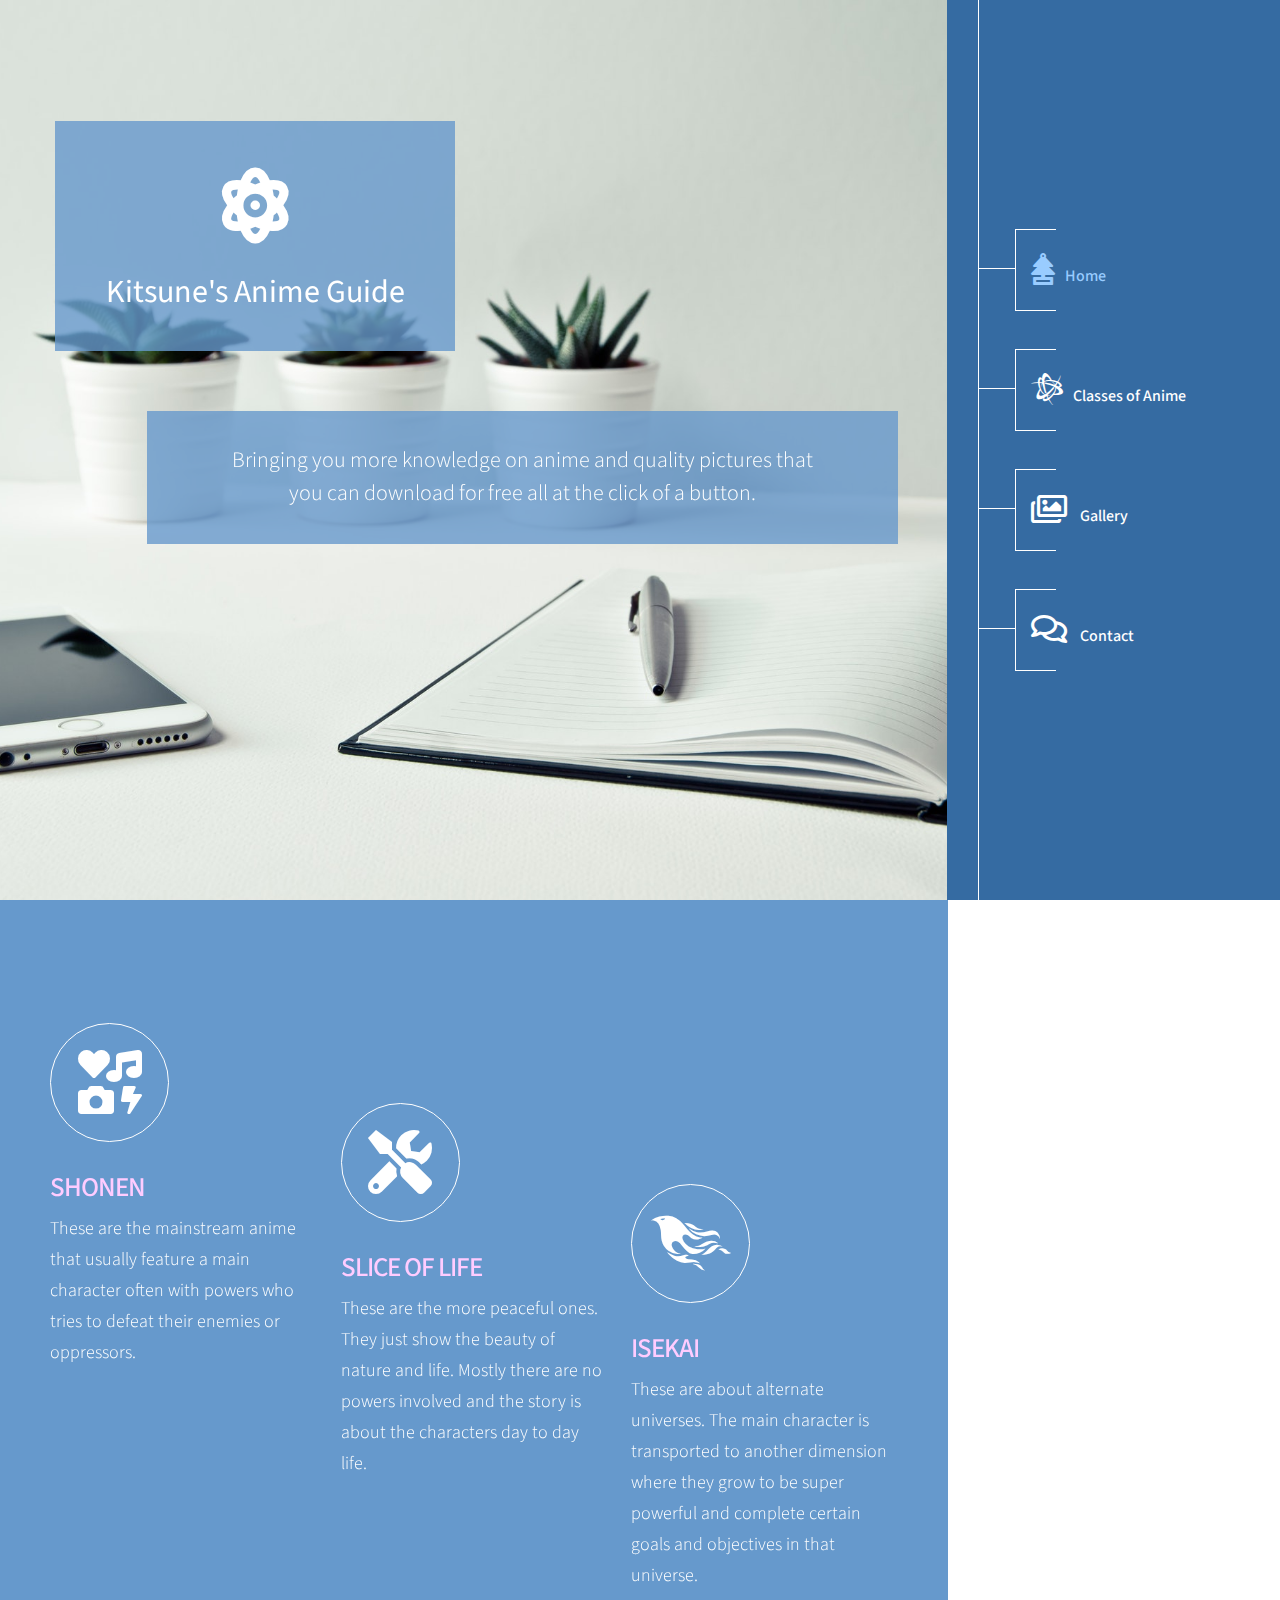
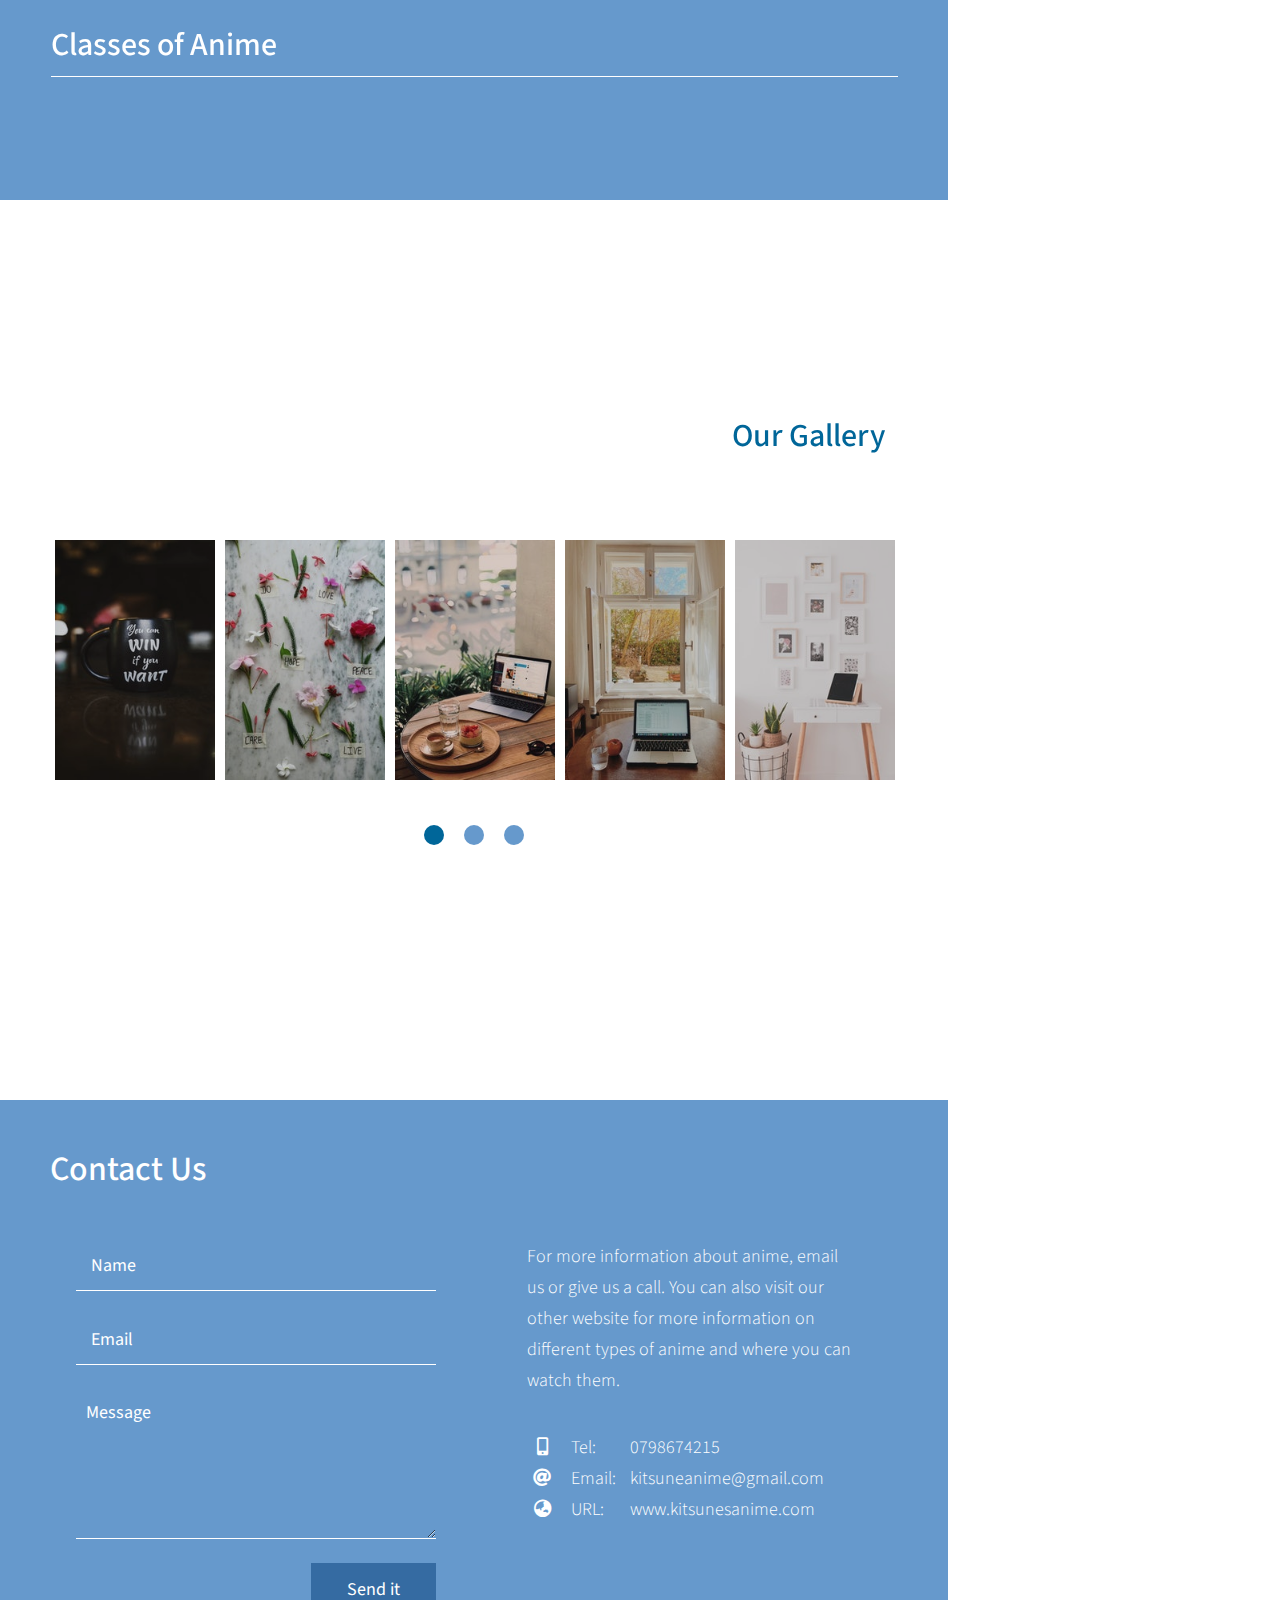
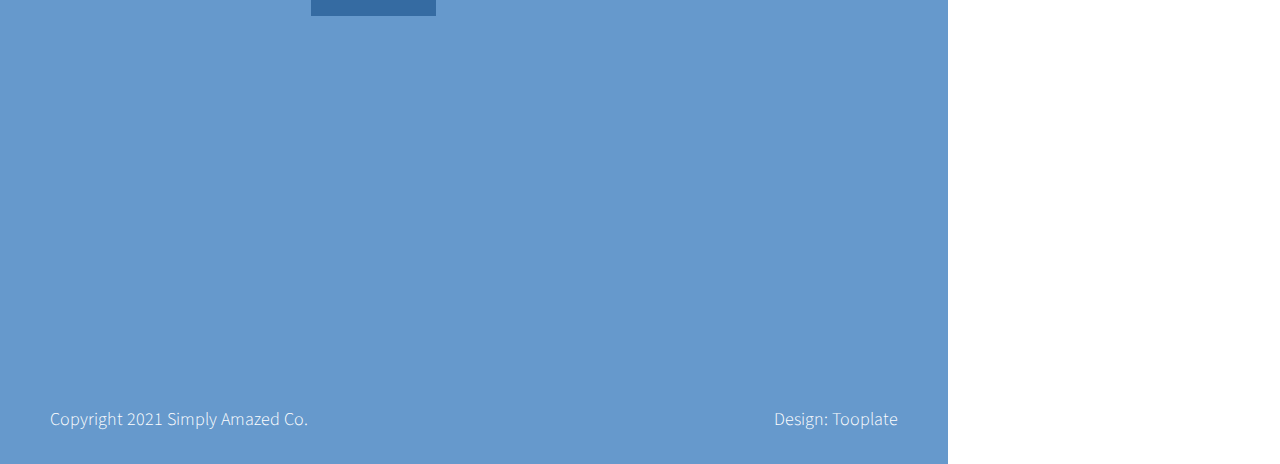
==== index.html @ 115f3293 "initial commit" ====
<!doctype html>
<html lang="en">
<head>
    <meta charset="utf-8" />
    <title>Anime Website</title>
    <meta name="viewport" content="width=device-width, initial-scale=1">
    <link rel="preconnect" href="https://fonts.gstatic.com">
    <link href="https://fonts.googleapis.com/css2?family=Source+Sans+Pro:wght@300;400&display=swap" rel="stylesheet">
    <link rel="stylesheet" href="css/bootstrap.min.css" type="text/css" />
    <link rel="stylesheet" href="fontawesome/css/all.min.css" type="text/css" /> 
    <link rel="stylesheet" href="css/slick.css" type="text/css" />   
    <link rel="stylesheet" href="css/tooplate-simply-amazed.css" type="text/css" />
<!--

Tooplate 2123 Simply Amazed

https://www.tooplate.com/view/2123-simply-amazed

-->
</head>

<body>
    <div id="outer">
        <header class="header order-last" id="tm-header">
            <nav class="navbar">
                <div class="collapse navbar-collapse single-page-nav">
                    <ul class="navbar-nav">
                        <li class="nav-item">
                            <a class="nav-link" href="#section-1"><span class="icn"><i class="fas fa-2x fa-air-freshener"></i></span>Home</a>
                        </li>
                        <li class="nav-item">
                            <a class="nav-link" href="#section-2"><span class="icn"><i class="fab fa-2x fa-battle-net"></i></span>Classes of Anime</a>
                        </li>
                        <li class="nav-item">
                            <a class="nav-link" href="#section-3"><span class="icn"><i class="far fa-2x fa-images"></i></span> Gallery</a>
                        </li>
                        <li class="nav-item">
                            <a class="nav-link" href="#section-4"><span class="icn"><i class="far fa-2x fa-comments"></i></span> Contact</a>
                        </li>
                    </ul>
                </div>
            </nav>
        </header>
        
        <button class="navbar-button collapsed" type="button">
            <span class="menu_icon">
                <span class="icon-bar"></span>
                <span class="icon-bar"></span>
                <span class="icon-bar"></span>
            </span>
        </button>
        
        <main id="content-box" class="order-first">
            <div class="banner-section section parallax-window" data-parallax="scroll" data-image-src="img/section-1-bg.jpg" id="section-1">
                <div class="container">
                    <div class="item">
                        <div class="bg-blue-transparent logo-fa"><span><i class="fas fa-2x fa-atom"></i></span>Kitsune's Anime Guide</div>
                        <div class="bg-blue-transparent simple"><p>Bringing you more knowledge on anime and quality pictures that you can download for free all at the click of a button.</p></div>
                    </div>
                </div>
            </div>
        
            <section class="work-section section" id="section-2">
                <div class="container">
                    <div class="row">
                        <div class="item col-md-4">
                            <div class="tm-work-item-inner">
                                <div class="icn"><i class="fas fa-2x fa-icons"></i></div>
                                <h3>Shonen</h3>
                                <p>These are the mainstream anime that usually feature a main character often with powers who tries to defeat their enemies or oppressors.
                                </p>
                            </div>                        
                        </div>
                        <div class="item col-md-4 one">
                            <div class="tm-work-item-inner">
                                <div class="icn"><i class="fas fa-2x fa-tools"></i></div>
                                <h3>Slice of Life</h3>
                                <p>These are the more peaceful ones. They just show the beauty of nature and life. Mostly there are no powers involved and the story is about the characters day to day
                                life.</p>
                            </div>
                        </div>
                        <div class="item col-md-4 two">
                            <div class="tm-work-item-inner">
                                <div class="icn"><i class="fab fa-2x fa-phoenix-framework"></i></div>
                                <h3>Isekai</h3>
                                <p>These are about alternate universes. The main character is transported to another dimension where they grow to be super powerful and complete
                                certain goals and objectives in that universe.</p>
                            </div>
                        </div>
                    </div>
                    <div class="title">
                        <h2>Classes of Anime</h2>
                    </div>
                </div>
            </section>

            <section class="gallery-section section parallax-window" data-parallax="scroll" data-image-src="img/section-3-bg.jpg" id="section-3">
                <div class="container">
                    <div class="title text-right">
                        <h2>Our Gallery</h2>
                    </div>
                    <div class="mx-auto gallery-slider">
                        <figure class="effect-julia item">
                            <img src="img/gallery-img-01.jpg" alt="Image">
                            <figcaption>
                                <div>
                                    <p>Naruto</p>
                                </div>
                                <a href="naruto.html">View more</a>
                            </figcaption>
                        </figure>
                        <figure class="effect-julia item">
                            <img src="img/gallery-img-02.jpg" alt="Image">
                            <figcaption>
                                <div>
                                    <p>Demon Slayer</p>
                                </div>
                                <a href="demonslayer.html">View more</a>
                            </figcaption>
                        </figure>
                        <figure class="effect-julia item">
                            <img src="img/gallery-img-03.jpg" alt="Image">
                            <figcaption>
                                <div>
                                    <p>Jujutsu Kaisen</p>
                                </div>
                                <a href="jujutsukaisen.html">View more</a>
                            </figcaption>
                        </figure>
                        <figure class="effect-julia item">
                            <img src="img/gallery-img-04.jpg" alt="Image">
                            <figcaption>
                                <div>
                                    <p>Attack on Titan</p>
                                </div>
                                <a href="attackontitan.html">View more</a>
                            </figcaption>
                        </figure>
                        <figure class="effect-julia item">
                            <img src="img/gallery-img-05.jpg" alt="Image">
                            <figcaption>
                                <div>
                                    <p>One Piece</p>
                                </div>
                                <a href="onepiece.html">View more</a>
                            </figcaption>
                        </figure>
                        <figure class="effect-julia item">
                            <img src="img/gallery-img-06.jpg" alt="Image">
                            <figcaption>
                                <div>
                                    <p>My Dress up Darling</p>
                                </div>
                                <a href="dressup.html">View more</a>
                            </figcaption>
                        </figure>
                        <figure class="effect-julia item">
                            <img src="img/gallery-img-07.jpg" alt="Image">
                            <figcaption>
                                <div>
                                    <p>Your Lie in April</p>
                                </div>
                                <a href="yourlie.html">View more</a>
                            </figcaption>
                        </figure>
                        <figure class="effect-julia item">
                            <img src="img/gallery-img-08.jpg" alt="Image">
                            <figcaption>
                                <div>
                                    <p>Sword Art Online</p>
                                </div>
                                <a href="swordart.html">View more</a>
                            </figcaption>
                        </figure>
                        <figure class="effect-julia item">
                            <img src="img/gallery-img-09.jpg" alt="Image">
                            <figcaption>
                                <div>
                                    <p>The Eminence in Shadow</p>
                                </div>
                                <a href="eminence.html">View more</a>
                            </figcaption>
                        </figure>
                    </div>
                </div>
            </section>

            <section class="contact-section section" id="section-4">
                <div class="container">
                    <div class="title">
                        <h3>Contact Us</h3>
                    </div>
                    <div class="row">
                        <div class="col-lg-5 col-md-6 mb-4 contact-form">
                            <div class="form tm-contact-item-inner">
                                <form action="#" method="POST">
                                    <div class="form-group">
                                        <input name="name" type="text" class="form-control" placeholder="Name">
                                    </div>
                                    <div class="form-group">
                                        <input name="email" type="text" class="form-control" placeholder="Email">
                                    </div>
                                    <div class="form-group">
                                        <textarea name="message" class="textarea form-control" placeholder="Message"></textarea>
                                    </div>
                                    <div class="form-group text-right">
                                        <input type="submit" class="btn btn-primary" value="Send it">
                                    </div>
                                </form>
                            </div>
                        </div>
                        <div class="col-lg-4 col-md-6 mb-4 contact-details">
                            <div class="tm-contact-item-inner-2">
                                <p>For more information about anime, email us or give us a call. You can also visit our other
                                website for more information on different types of anime and where you can watch them.</p>
                                <ul class="font-weight-light">
                                    <li>
                                        <span class="icn"><i class="fas fa-mobile-alt"></i></span>
                                        <span class="lbl">Tel:</span> <a href="#">0798674215</a>
                                    </li>
                                    <li>
                                        <span class="icn"><i class="fas fa-at"></i></span>
                                        <span class="lbl">Email:</span> <a href="#">kitsuneanime@gmail.com</a>
                                    </li>
                                    <li>
                                        <span class="icn"><i class="fas fa-globe-asia"></i></span>
                                        <span class="lbl">URL:</span> <a href="#">www.kitsunesanime.com</a>
                                    </li>
                                </ul>
                            </div>                        
                        </div>
                        <div class="col-lg-3 col-md-12 map">
                            <!-- Map -->
                            <div class="map-outer tm-mb-40">
                                <div class="gmap-canvas">
                                    <iframe width="100%" height="400" id="gmap-canvas"
                                        src="https://maps.google.com/maps?q=Av.+L%C3%BAcio+Costa,+Rio+de+Janeiro+-+RJ,+Brazil&t=&z=13&ie=UTF8&iwloc=&output=embed"
                                        frameborder="0" scrolling="no" marginheight="0" marginwidth="0"></iframe>
                                </div>
                            </div>
                        </div>
                    </div>                
                </div>
                <footer class="footer container container-2">
                    <div class="row"> 
                        <p class="col-sm-7">Copyright 2021 Simply Amazed Co.</p>
                        <p class="col-sm-5 text-right design">Design: <a rel="nofollow" href="https://www.tooplate.com" target="_parent">Tooplate</a></p>
                    </div>
                </footer>
            </section>
        </main>
    </div>
    <script src="js/jquery-3.3.1.min.js"></script>
    <script src="js/bootstrap.bundle.min.js"></script>
    <script src="js/jquery.singlePageNav.min.js"></script>
    <script src="js/slick.js"></script>
    <script src="js/parallax.min.js"></script>
    <script src="js/templatemo-script.js"></script>
</body>
</html>
---- css/tooplate-simply-amazed.css ----
::after, ::before { line-height: normal; }

/* <<< Reset CSS >>> */
body {
  font-family: 'Source Sans Pro', sans-serif;
  font-size: 18px;
  color: #6c757d;
  line-height: 1.5;
  background-color: #fff;
  -webkit-font-smoothing: antialiased;
  -webkit-text-size-adjust: 100%;
}

ol:after,
ul:after {
  content: "";
  display: block;
  line-height: 0;
  clear: both;
  overflow: hidden;
  height: 0;
}

pre {
  border-left: 10px solid #ccc;
  max-width: 500px;
}

/* <<< Headings >>> */
h1 { font-size: 40px; }
h2 { font-size: 32px; }
h3 { font-size: 28px; }
h4 { font-size: 24px; }
h5 { font-size: 20px; }
h6 { font-size: 16px; }
p, .font-weight-light { font-weight: 300; }

/* <<< WP-Image Hack >>> */
img {
  border: 0;
  height: auto;
  max-width: 100%;
}

/* <<< anchor >>> */
a {
  color: #99ccff;
  -webkit-transition: all 0.3s ease-in-out;
  transition: all 0.3s ease-in-out;
}

a:hover {
  color: green;
  text-decoration: none;
}

a:focus {
  outline: 0;
  color: green;
}

/* <<< btn override >>> */
.btn {
  white-space: normal;
  cursor: pointer;
  font-size: 18px;
  padding: 12px 35px;
  border-radius: 0;
}

/* <<< btn-primary >>> */
.btn-primary {
  color: #fff;
  background-color: #356ba2;
  border-color: transparent;
}

.btn-primary.active, .btn-primary:active, .btn-primary.focus, .btn-primary:focus, .btn-primary.active.focus, .btn-primary.active:focus, .btn-primary.active:hover, .btn-primary:active.focus, .btn-primary:active:focus, .btn-primary:active:hover, .btn-primary:hover {
  color: #fff;
  background-color: #99ccff;
  border-color: transparent;
  -webkit-box-shadow: none;
  box-shadow: none;
}

.btn-primary:not(:disabled):not(.disabled).active, .btn-primary:not(:disabled):not(.disabled):active {
  background-color: #99ccff;
  border-color: transparent;
  -webkit-box-shadow: none;
  box-shadow: none;
}

.btn-primary:not(:disabled):not(.disabled).active:focus, .btn-primary:not(:disabled):not(.disabled):active:focus {
  -webkit-box-shadow: none;
  box-shadow: none;
}

.form-control {
  width: 100%;
  -webkit-appearance: none;
  -moz-appearance: none;
  appearance: none;
  border-radius: 0;
  -webkit-background-clip: padding-box;
  height: 50px;
  background-color: transparent;
  border: 0;
  border-bottom: 1px solid #fff;
  font-size: 18px;
  color: #fff;
  padding-left: 15px;
  padding-right: 15px;
}

.form-control::-webkit-input-placeholder { color: white; }
.form-control:-moz-placeholder { color: white; }
.form-control::-moz-placeholder { color: white; }
.form-control:-ms-input-placeholder { color: white; }

.form-control:focus {
  border-bottom: 1px solid #356ba2;
  outline: 0;
  -webkit-box-shadow: none;
  box-shadow: none;
  background-color: transparent;
  color: #fff;
}

textarea.form-control {
  min-height: 150px;
  padding: 10px 10px 10px 10px;
}

/* <<< Global >>> */
.container { max-width: 1150px; }
.container-2 { max-width: 1250px; }

/* <<< outer >>> */
#outer {
  position: relative;
  width: 100%;
  min-height: 100%;
  display: -webkit-box;
  display: -ms-flexbox;
  display: flex;
  -ms-flex-wrap: wrap;
      flex-wrap: wrap;
}

@media (max-width: 991px) {
  #outer { display: block; }
}

/* <<< Header >>> */
.header {
  position: fixed;
  right: 0;
  width: 26%;
  height: 100%;
  background-color: #356ba2;
  overflow-y: auto;
  z-index: 1;
  display: -webkit-box;
  display: -ms-flexbox;
  display: flex;
  -webkit-box-orient: vertical;
  -webkit-box-direction: normal;
}

@media (max-width: 991px) {
  .header {
    position: fixed;
    right: -100%;
    top: 0;
    bottom: 0;
    width: 300px;
    -webkit-transition: all 0.5s ease-in-out;
    transition: all 0.5s ease-in-out;
    display: -webkit-box;
    display: -ms-flexbox;
    display: flex;
  }
}

@media (max-width: 575px) {
  .header { width: 100%; }
}

.header.open { right: 0; }
.design { color: #fff; }

.design a {
  color: #fff;
  text-decoration: none;
}

.design a:hover { color: #99ccff; }

/* <<< Mobile Menu button >>> */
.navbar-button {
  width: 50px;
  height: 47px;  
  padding: 0;
  margin: 0;
  outline: 0;
  border: 0;
  z-index: 9;
  -webkit-box-shadow: none;
  box-shadow: none;
  position: fixed;
  top: 0px;
  right: 0px;
  background-color: #fff;
  padding: 10px;
  border-radius: 0;
  display: none;
  -webkit-box-shadow: 0px 5px 10px 0px rgba(50, 50, 50, 0.3);
  box-shadow: 0px 5px 10px 0px rgba(50, 50, 50, 0.3);
}

@media (max-width: 991px) {
  .navbar-button {
    display: flex;
    align-items: center;
    justify-content: center;
  }
}

.navbar-button:focus {
  border: 0;
  outline: 0;
  -webkit-box-shadow: 0px 5px 10px 0px rgba(50, 50, 50, 0.3);
  box-shadow: 0px 5px 10px 0px rgba(50, 50, 50, 0.3);
}

.navbar-button .menu_icon {
  margin: 0;
  padding-top: 1px;
  float: left;
  width: 25px;
  height: 22px;
  position: relative;
  cursor: pointer;
}

.navbar-button .menu_icon .icon-bar {
  display: block;
  position: absolute;
  opacity: 1;
  width: 25px;
  height: 3px;
  background-color: #6699cc;
  margin: 0 auto;
  left: 0;
  -webkit-transition: all 0.25s ease-in-out;
  transition: all 0.25s ease-in-out;
}

.navbar-button .menu_icon .icon-bar:nth-child(1) {
  top: 10px;
  -webkit-transform: rotate(145deg);
  /* WebKit */
  /* Mozilla */
  /* Opera */
  /* Internet Explorer */
  transform: rotate(140deg);
  /* CSS3 */
}

.navbar-button .menu_icon .icon-bar:nth-child(2) {
  top: 8px;
  opacity: 0;
  left: -10px;
}

.navbar-button .menu_icon .icon-bar:nth-child(3) {
  top: 10px;
  -webkit-transform: rotate(-145deg);
  /* WebKit */
  /* Mozilla */
  /* Opera */
  /* Internet Explorer */
  transform: rotate(-140deg);
  /* CSS3 */
}

.navbar-button.collapsed .icon-bar {
  -webkit-transform: rotate(0deg);
  /* WebKit */
  /* Mozilla */
  /* Opera */
  /* Internet Explorer */
  transform: rotate(0deg);
  /* CSS3 */
}

.navbar-button.collapsed .icon-bar:nth-child(1) {
  top: 0;
  -webkit-transform: rotate(0deg);
  /* WebKit */
  /* Mozilla */
  /* Opera */
  /* Internet Explorer */
  transform: rotate(0deg);
  /* CSS3 */
}

.navbar-button.collapsed .icon-bar:nth-child(2) {
  top: 10px;
  left: 0;
  opacity: 1;
}

.navbar-button.collapsed .icon-bar:nth-child(3) {
  top: 20px;
  -webkit-transform: rotate(0deg);
  /* WebKit */
  /* Mozilla */
  /* Opera */
  /* Internet Explorer */
  transform: rotate(0deg);
  /* CSS3 */
}

/* <<< Navigation >>> */
.navbar {
  padding: 0;
  margin-bottom: 0;
}

.navbar .navbar-collapse {
  display: flex;
  height: 100% !important;
  padding-left: 61px;
  padding-right: 61px;
}

@media (max-width: 1366px) {
  .navbar .navbar-collapse {
    padding-left: 31px;
    padding-right: 21px;
  }
}

.navbar .navbar-nav { position: relative; }

@media (max-height: 580px) {
  .navbar .navbar-nav { padding-top: 30px; }
}

.navbar .navbar-collapse::before {
  content: '';
  position: absolute;
  width: 1px;
  background-color: #fff;
  height: 100%;
  top: 0;
}

.navbar .navbar-nav > .nav-item {
  font-weight: 500;
  font-size: 18px;
  background-image: url(../img/menu-item-bg.png);
  background-position: left center;
  background-repeat: no-repeat;
  min-height: 82px;
  display: -webkit-box;
  display: -ms-flexbox;
  display: flex;
  -webkit-box-align: center;
      -ms-flex-align: center;
          align-items: center;
  padding-left: 66px;
  margin-bottom: 38px;
}

@media (max-width: 1366px) {
  .navbar .navbar-nav > .nav-item {
    font-size: 16px;
    padding-left: 53px;
  }
}

.navbar .navbar-nav > .nav-item .icn {
  padding-right: 20px;
  display: inline-block;
}

@media (max-width: 1366px) {
  .navbar .navbar-nav > .nav-item .icn { padding-right: 10px; }
}

.navbar .navbar-nav > .nav-item:last-child { margin-bottom: 0; }

.navbar .navbar-nav > .nav-item:hover > a.nav-link,
.navbar .navbar-nav > .nav-item.active > a.nav-link,
.navbar .navbar-nav > .nav-item.current-menu-ancestor > a.dropdown-toggle {
  background-color: transparent;
  outline: 0;
  color: #99ccff;
  transition: all 0.3s ease;
}

.navbar .navbar-nav > .nav-item > a.nav-link {
  color: #fff;
  -webkit-transition: all 0s ease-in-out;
  transition: all 0s ease-in-out;
  padding: 0;
}

.navbar .navbar-nav > .nav-item > a.nav-link.current { color: #99ccff; }

.navbar .navbar-nav > .nav-item > a.nav-link.dropdown-toggle::after {
  content: '';
  vertical-align: middle;
}

@media (max-width: 767px) {
  .navbar .navbar-nav > .nav-item > a.nav-link.dropdown-toggle::after { display: none; }
}

@media (max-width: 767px) {
  .navbar .navbar-nav > .nav-item > a.nav-link {
    padding: 10px;
    color: #fff;
  }
}

.navbar .navbar-nav > .nav-item ul.dropdown-menu {
  padding: 0;
  width: auto;
  border-radius: 0;
  border: 0;
  margin: 0;
}

.navbar .navbar-nav > .nav-item ul.dropdown-menu .nav-item {
  font-size: 16px;
  font-weight: 300;
}

.navbar .navbar-nav > .nav-item ul.dropdown-menu .nav-item > a.dropdown-item {
  border-bottom: 0;
  color: #fff;
  padding: 5px;
}

@media (max-width: 767px) {
  .navbar .navbar-nav > .nav-item ul.dropdown-menu .nav-item > a.dropdown-item {
    padding-left: 20px;
  }
}

.navbar .navbar-nav > .nav-item ul.dropdown-menu .nav-item > a.dropdown-item.dropdown-toggle {
  display: -ms-flexbox;
  display: -webkit-box;
  display: flex;
  -ms-flex-align: center;
  -webkit-box-align: center;
          align-items: center;
}

.navbar .navbar-nav > .nav-item ul.dropdown-menu .nav-item > a.dropdown-item.dropdown-toggle::after {
  height: 2px !important;
  background-color: cyan;
  opacity: 1;
  -webkit-box-flex: 1;
      -ms-flex: 1;
          flex: 1;
  border: 0;
  margin-left: 10px;
  display: block;
}

@media (max-width: 767px) {
  .navbar .navbar-nav > .nav-item ul.dropdown-menu .nav-item > a.dropdown-item.dropdown-toggle::after {
    display: none;
  }
}

.navbar .navbar-nav > .nav-item ul.dropdown-menu .nav-item:hover > a,
.navbar .navbar-nav > .nav-item ul.dropdown-menu .nav-item.active > a,
.navbar .navbar-nav > .nav-item ul.dropdown-menu .nav-item.current-menu-ancestor > a.dropdown-toggle {
  font-weight: 500;
  color: #fff;
  background-color: lightblue;
}

.navbar .navbar-nav > .nav-item ul.dropdown-menu .nav-item:hover > a.dropdown-toggle::after {
  opacity: 1;
}

.navbar .navbar-nav > .nav-item ul.dropdown-menu .nav-item ul.dropdown-menu {
  padding: 0;
}

@media (max-width: 767px) {
  .navbar .navbar-nav .caret::before {
    margin-left: 10px;
    font-size: 26px;
    content: '\f107';
    font-family: "fontawesome";
    vertical-align: middle;
  }
  .navbar .navbar-nav .caret.caret-open::before {
    content: '\f106';
  }
}

@media only screen and (min-width: 768px) {
  /**:: First Dropdown ::**/
  .navbar .navbar-collapse ul li {
    position: relative;
  }
  .navbar .navbar-collapse ul li:hover > ul {
    display: block;
  }
  .navbar .navbar-collapse ul ul {
    position: absolute;
    top: 100%;
    left: 0;
    min-width: 250px;
    display: none;
    background-color: dodgerblue;
  }
  /**:: Second Dropdown ::**/
  .navbar .navbar-collapse ul ul li {
    position: relative;
  }
  .navbar .navbar-collapse ul ul li:hover > ul {
    display: block;
  }
  .navbar .navbar-collapse ul ul ul {
    position: absolute;
    top: 0;
    left: 100%;
    min-width: 250px;
    display: none;
    background-color: aqua;
  }
  /**:: Third Dropdown ::**/
  .navbar .navbar-collapse ul ul ul li {
    position: relative;
  }
  .navbar .navbar-collapse ul ul ul li:hover ul {
    display: block;
  }
  .navbar .navbar-collapse ul ul ul ul {
    position: absolute;
    top: 0;
    left: -100%;
    min-width: 250px;
    display: none;
    z-index: 1;
    background-color: bisque;
  }
  /**:: Fourth Dropdown ::**/
  .navbar .navbar-collapse ul ul ul ul li {
    position: relative;
  }
  .navbar .navbar-collapse ul ul ul ul li:hover ul {
    display: block;
  }
  .navbar .navbar-collapse ul ul ul ul ul {
    position: absolute;
    top: 0;
    left: -100%;
    min-width: 250px;
    display: none;
    z-index: 1;
    background-color: fuchsia;
  }
}

@media (max-width: 991px) {
  .navbar .navbar-nav {
    padding-top: 5px;
    margin-bottom: 0;
  }

  .navbar .navbar-collapse { padding-left: 0; }
  .navbar .navbar-collapse::before { height: 0; }

  .navbar .navbar-nav > .nav-item {
    min-height: 45px;
    margin-bottom: 10px;
    background-size: contain;
  }

  .navbar .navbar-nav > .nav-item { padding-left: 30px; }
  .nav-link .fa-2x { font-size: 1.2em; }  
}

/* <<< content-box >>> */
#content-box {
  overflow: hidden;
  width: calc(74% + 1px);
}

@media (max-width: 991px) {
  #content-box { width: 100%; }
}

.section {
  height: 100vh;
  min-height: 700px;
  display: flex;
  align-items: center;
}

/* <<< Banner side >>> */
.banner-section {
  position: relative;
  text-align: center;
  background-color: #99ccff;
  padding-top: 121px;
  align-items: flex-start;
}

.bg-blue-transparent { background-color: rgb(102 153 204 / 0.8); }

.banner-section .logo-fa {  
  color: #fff;
  max-width: 400px;
  margin-left: 5px;
  padding-top: 43px;
  padding-bottom: 35px;
  font-size: 32px;
  margin-bottom: 60px;
}

@media (max-width: 991px) {
  .banner-section .logo-fa { margin: 0 auto 30px; }
}

@media (max-width: 767px) {
  .banner-section .logo-fa {
    font-size: 28px;
    padding-top: 20px;
    padding-bottom: 15px;
  }
}

.banner-section .logo-fa span {
  font-size: 38px;
  display: block;
  text-transform: uppercase;
  margin-bottom: 17px;
}

@media (max-width: 767px) {
  .banner-section .logo-fa span {
    font-size: 32px;
    margin-bottom: 10px;
  }
}

.banner-section .simple {
  color: #fff;
  display: inline-block;
  margin: auto;
  margin-left: 97px;
  padding: 33px 68px 34px 68px;
}

@media (max-width: 991px) {
  .banner-section .simple { margin-left: 0; }
}

@media (max-width: 767px) {
  .banner-section .simple { padding: 16px 34px 17px 34px; }
}

.banner-section .simple p {
  margin-bottom: 0;
  font-size: 22px;
}

@media (max-width: 991px) {
  .banner-section .simple p { font-size: 20px; }
}

@media (max-width: 575px) {
  .banner-section .simple p { font-size: 18px; }
}

/* <<< Work Side >>> */
.work-section {
  padding-top: 90px!important;
  padding-bottom: 90px!important;
  min-height: 850px;
  background-color: #6699cc;
}

.work-section .container { max-width: 1242px; }

.tm-work-item-inner {
  max-width: 360px;
  margin-left: auto;
  margin-right: auto;
  margin-bottom: 30px;
}

@media (max-width: 767px) {
  .work-section .item {
    text-align: center;
    margin-bottom: 30px;
  }
}

.work-section .item.one { margin-top: 80px; }

@media (max-width: 767px) {
  .work-section .item.one { margin-top: 0;}
}

.work-section .item.two { margin-top: 161px; }

@media (max-width: 767px) {
  .work-section .item.two { margin-top: 0; }
}

.work-section .item .icn {
  width: 119px;
  height: 119px;
  display: block;
  border: 1px solid #fff;
  border-radius: 100%;
  color: #fff;
  font-size: 32px;
  display: -webkit-box;
  display: -ms-flexbox;
  display: flex;
  -webkit-box-pack: center;
      -ms-flex-pack: center;
          justify-content: center;
  -webkit-box-align: center;
      -ms-flex-align: center;
          align-items: center;
  text-transform: uppercase;
  margin-bottom: 30px;
}

@media (max-width: 767px) {
  .work-section .item .icn { margin: 0 auto 20px; }
}

.work-section .item h3 {
  color: #ffccff;
  text-transform: uppercase;
  font-size: 27px;
  letter-spacing: -1px;
  margin-bottom: 9px;
}

.work-section .item p {
  color: #fff;
  line-height: 31px;
  margin-bottom: 0;
}

.work-section .title {
  margin-top: 5px;
  margin-left: 1px;
  border-bottom: 1px solid #fff;
}

.work-section .title h2 {
  color: #fff;
  font-size: 32px;
  margin-bottom: 12px;
}

/* <<< Gallery section >>> */
.gallery-slider figure {
	position: relative;
	float: left;
  overflow: hidden;
  margin: 0;
  max-width: 200px;
	height: auto;
	background: #3085a3;
	text-align: center;
	cursor: pointer;
}

.gallery-slider figure img {
	position: relative;
	display: block;
	min-height: 100%;
	max-width: 100%;
	opacity: 0.8;
}

.gallery-slider figure figcaption {
	padding: 1em;
	color: #fff;
	text-transform: uppercase;
	font-size: 1.25em;
	-webkit-backface-visibility: hidden;
	backface-visibility: hidden;
}

.gallery-slider figure figcaption::before,
.gallery-slider figure figcaption::after {
	pointer-events: none;
}

.gallery-slider figure figcaption,
.gallery-slider figure figcaption > a {
	position: absolute;
	top: 0;
	left: 0;
	width: 100%;
	height: 100%;
}

/* Anchor will cover the whole item by default */
/* For some effects it will show as a button */
.gallery-slider figure figcaption > a {
	z-index: 1000;
	text-indent: 200%;
	white-space: nowrap;
	font-size: 0;
	opacity: 0;
}

.gallery-slider figure h2 {
	word-spacing: -0.15em;
  font-weight: 300;
  font-size: 28px;
}

.gallery-slider figure h2 span {
	font-weight: 800;
}

.gallery-slider figure h2,
.gallery-slider figure p {
	margin: 0;
}

.gallery-slider figure p {
	letter-spacing: 1px;
	font-size: 68.5%;
}

.gallery-section {
  background-color: #99ccff;
}

.gallery-section .title {
  padding-right: 13px;
  margin-bottom: 80px;
}

/*---------------*/
/***** Julia *****/
/*---------------*/

figure.effect-julia {
	background: #2f3238;
}

figure.effect-julia img {
	-webkit-transition: opacity 1s, -webkit-transform 1s;
	transition: opacity 1s, transform 1s;
	-webkit-backface-visibility: hidden;
	backface-visibility: hidden;
}

figure.effect-julia figcaption {
	display: flex;
  align-items: center;
}

figure.effect-julia h2 {
	position: relative;
	padding: 0.5em 0;
}

figure.effect-julia p {
	display: inline-block;
	margin: 0 0 0.25em;
	padding: 0.4em 1em;
	background: rgba(255,255,255,0.9);
	color: #2f3238;
	text-transform: none;
	font-weight: 500;
	font-size: 75%;
	-webkit-transition: opacity 0.35s, -webkit-transform 0.35s;
	transition: opacity 0.35s, transform 0.35s;
	-webkit-transform: translate3d(-360px,0,0);
	transform: translate3d(-360px,0,0);
}

figure.effect-julia p:first-child {
	-webkit-transition-delay: 0.15s;
	transition-delay: 0.15s;
}

figure.effect-julia p:nth-of-type(2) {
	-webkit-transition-delay: 0.1s;
	transition-delay: 0.1s;
}

figure.effect-julia p:nth-of-type(3) {
	-webkit-transition-delay: 0.05s;
	transition-delay: 0.05s;
}

figure.effect-julia:hover p:first-child {
	-webkit-transition-delay: 0s;
	transition-delay: 0s;
}

figure.effect-julia:hover p:nth-of-type(2) {
	-webkit-transition-delay: 0.05s;
	transition-delay: 0.05s;
}

figure.effect-julia:hover p:nth-of-type(3) {
	-webkit-transition-delay: 0.1s;
	transition-delay: 0.1s;
}

figure.effect-julia:hover img {
	opacity: 0.4;
	-webkit-transform: scale3d(1.1,1.1,1);
	transform: scale3d(1.1,1.1,1);
}

figure.effect-julia:hover p {
	opacity: 1;
	-webkit-transform: translate3d(0,0,0);
	transform: translate3d(0,0,0);
}

@media (max-width: 767px) {
  .gallery-section .title { margin-bottom: 40px; }
}

.gallery-section .title h2 { color: #006699; }
.gallery-section .slick-list { margin-bottom: 40px; }

.gallery-section .item {
  text-align: center;
  margin: 5px;
}

.gallery-section .slick-dots {
  position: unset;
  bottom: 0;
}

.gallery-section .slick-dots li {
  background-color: #6699cc;
  width: 20px;
  height: 20px;
  border-radius: 100%;
  margin: 0 10px;
  transition: all 0.3s ease;
}

.gallery-section .slick-dots li.slick-active,
.gallery-section .slick-dots li:hover {
  background-color: #006699;
}

.gallery-section .slick-dots li button { display: none; }

.contact-section {
  background-color: #6699cc;
  flex-direction: column;
  justify-content: center;
}

.contact-section .title { margin-bottom: 50px; }

.contact-section .title h3 {
  color: #fff;
  font-size: 34px;
}

.contact-section .contact-form .form-group { margin-bottom: 24px; }
.tm-contact-item-inner { max-width: 360px; }
.tm-contact-item-inner-2 { max-width: 330px; }

.tm-contact-item-inner,
.tm-contact-item-inner-2 {
  margin-left: auto;
  margin-right: auto;
}

@media (max-width: 767px) {
  .contact-section .contact-details { margin-bottom: 30px; }
}

.contact-section .contact-details p {
  color: #fff;
  line-height: 31px;
  margin-bottom: 38px;
}

.contact-section .contact-details ul {
  list-style: none;
  padding-left: 0;
  margin-bottom: 0;
}

.contact-section .contact-details ul li {
  color: #fff;
  margin-bottom: 4px;
}

.contact-section .contact-details ul li .icn {
  margin-right: 10px;
  display: inline-block;
  width: 30px;
  text-align: center;
}

.contact-section .contact-details ul li .lbl {
  display: inline-block;
  max-width: 55px;
  width: 100%;
}

.contact-section .contact-details ul li a {
  color: #fff;
  text-decoration: none;
}

.contact-section .contact-details ul li a:hover { color: #99ccff; }
.contact-section .map { text-align: center; }

.map-outer{
  position:relative;
  height:400px;
  width:100%;
}

.gmap-canvas {
  overflow:hidden;
  background:none!important;
  height:400px;
  width:100%;
}

/* <<< footer >>> */
.footer {
  position: relative;
  background-color: #6699cc;
  color: #fff;
  padding-top: 15px;
  padding-bottom: 15px;
  position: static;
  margin-top: 30px;
  /* <<< Dummy Side >>> */
}

@media (min-height: 600px){  
  .contact-section { position: relative; }

  .footer {
    position: absolute;
    bottom: 0;
    left: 60px;
  }
}

@media (max-width: 1300px) {
  .contact-section {
    height: auto;
    min-height: 100vh;
    padding-top: 50px;
  }

  .contact-form,
  .contact-details {
    width: 50%;
  }

  .map { width: 100%; }
}

.container {
  padding-left: 50px;
  padding-right: 50px;
}
.container-2 { max-width: 1250px; }

@media (max-width: 1800px) {
  .footer { left: 15px; }
  .container-2 { max-width: 1150px; }
}

@media (max-width: 1733px) {
  .footer {
    left: 0;
    padding-top: 30px;
  }
}

.parallax-window { background: transparent; }

@media (max-width: 991px) {
  .section {
    height: auto;
    min-height: 100vh;
    display: flex;
    align-items: center;
    padding-top: 60px;
    padding-bottom: 60px;
  }

  .banner-section { padding-top: 0; }
  .contact-section { padding-bottom: 0; }
}

@media (max-width: 620px) {
  .contact-form, .contact-details { width: 100%; }

  .contact-details { margin-bottom: 50px!important; }
}
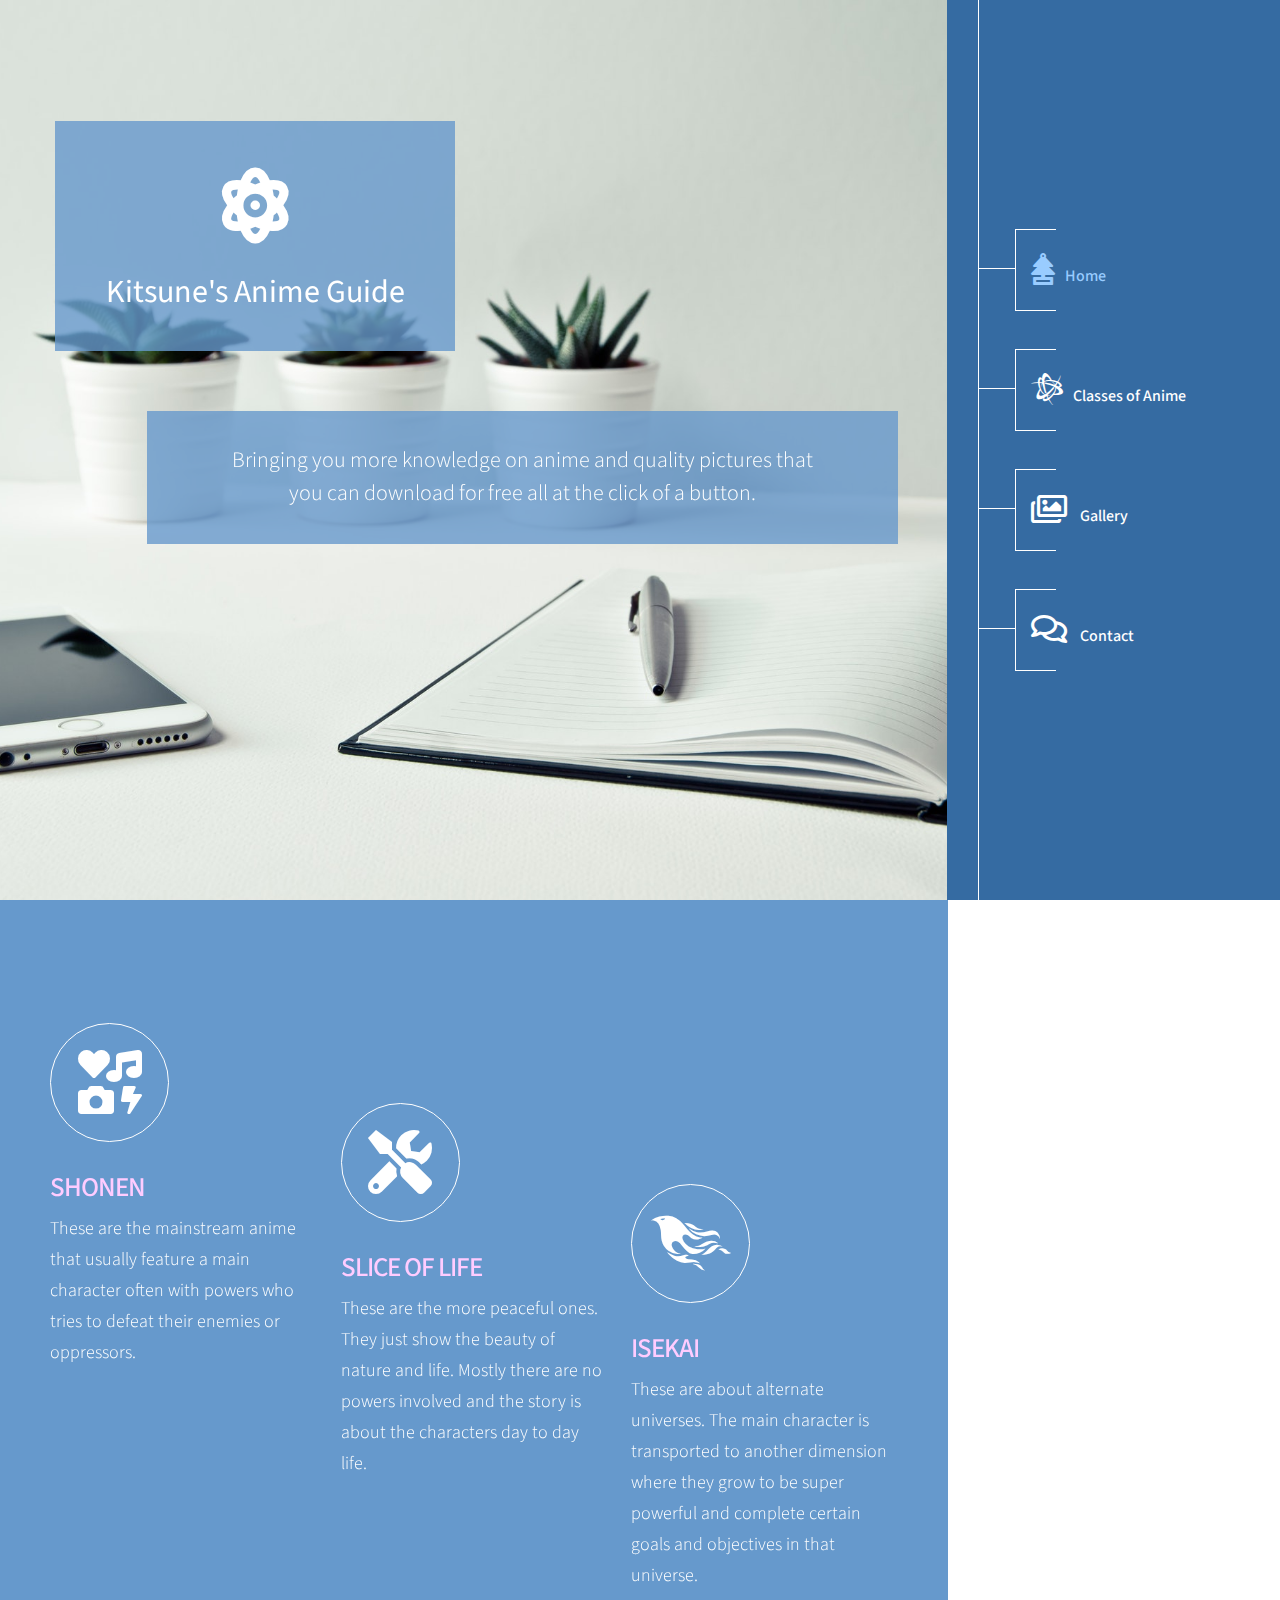
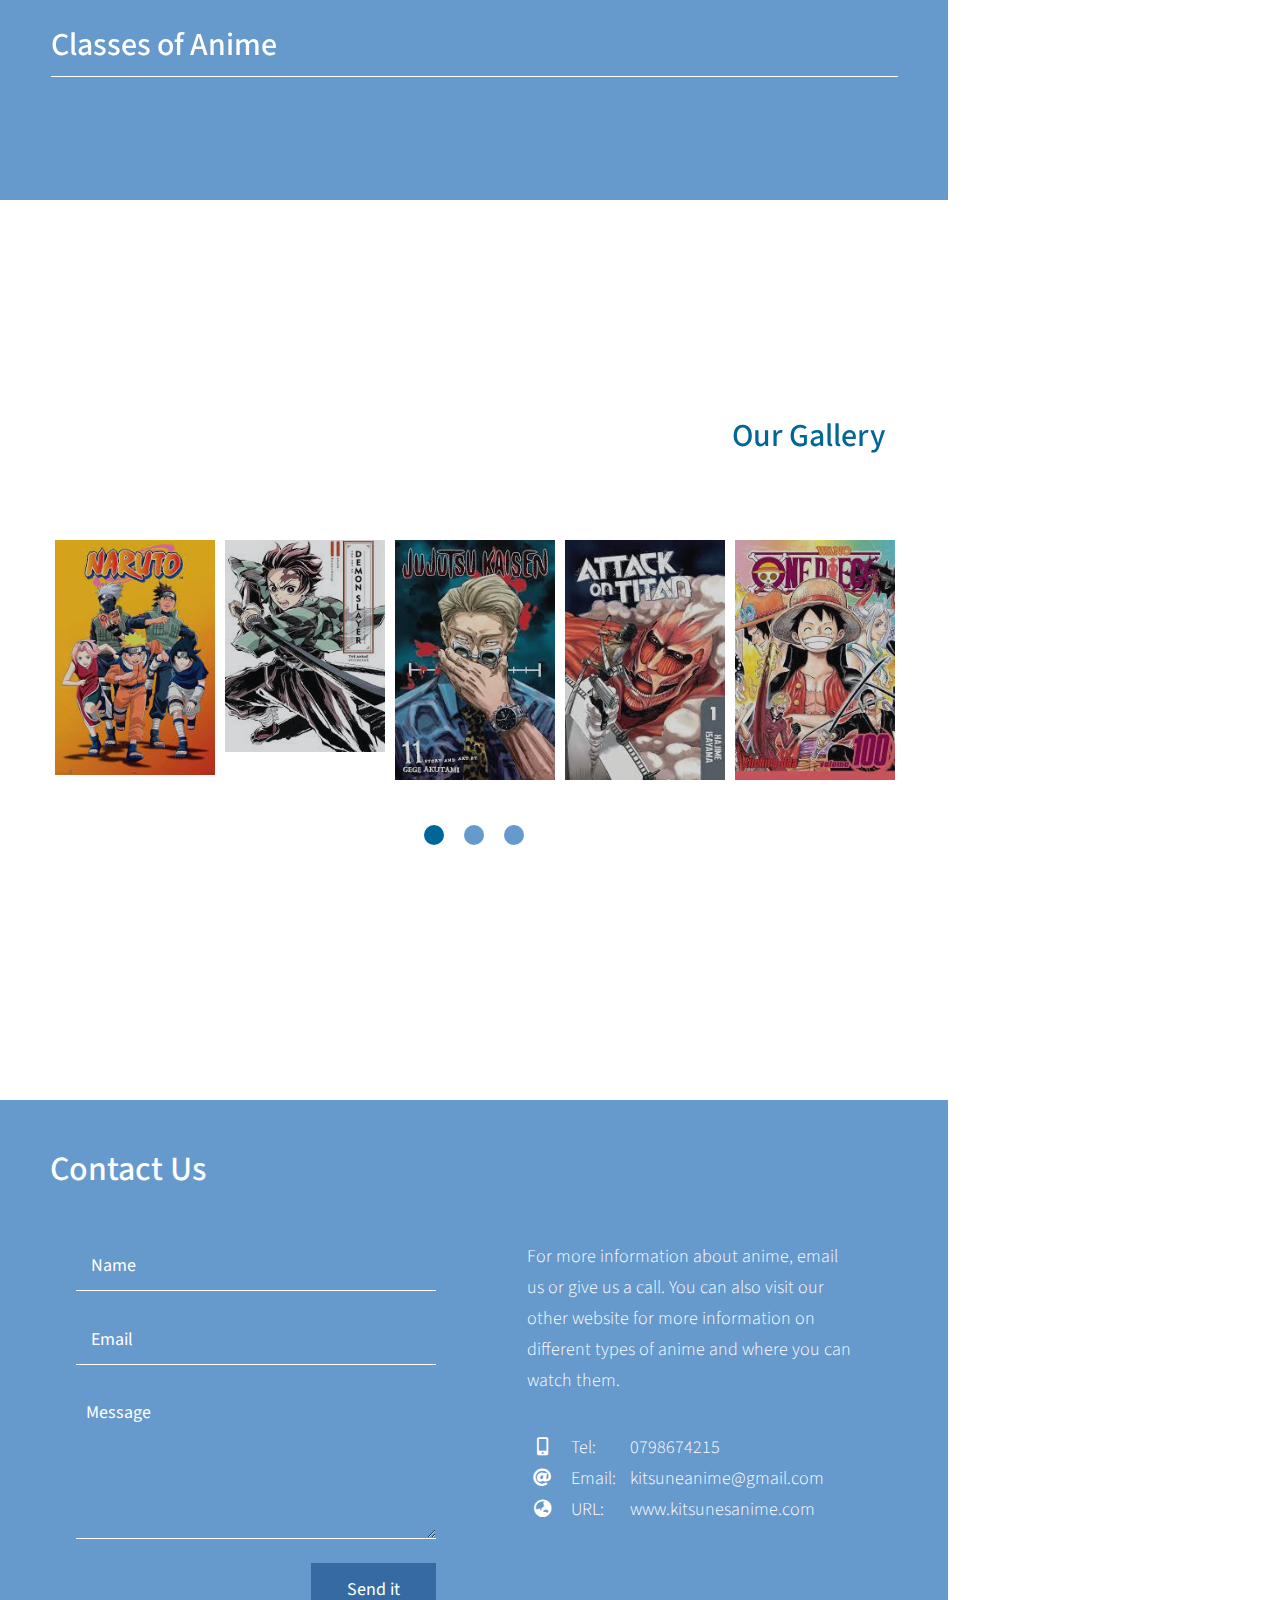
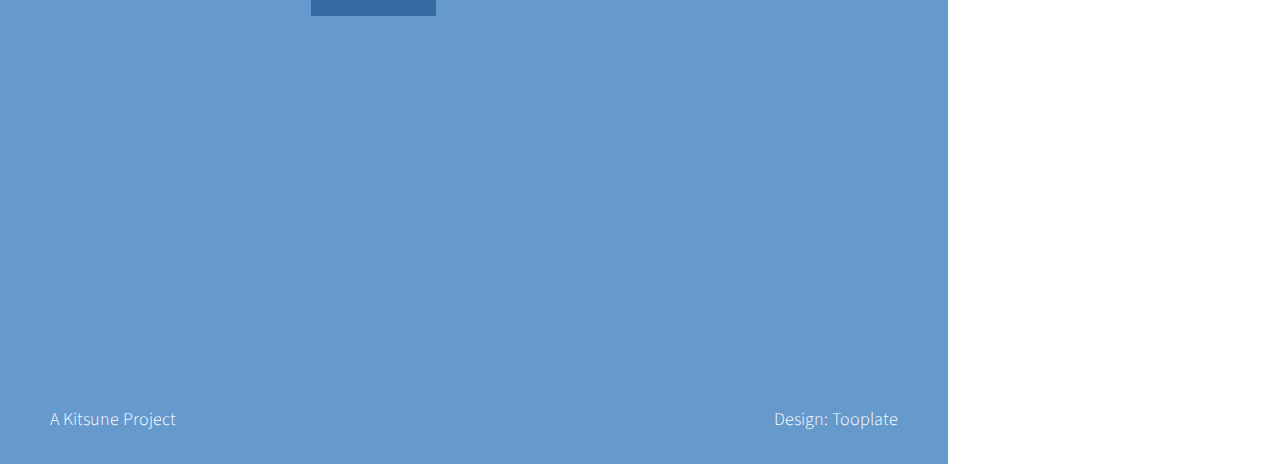
==== commit a759f1be: "added files" ====
--- a/index.html
+++ b/index.html
@@ -101,7 +101,7 @@
                     </div>
                     <div class="mx-auto gallery-slider">
                         <figure class="effect-julia item">
-                            <img src="img/gallery-img-01.jpg" alt="Image">
+                            <img src="img/naruto1.jpg" alt="naruto">
                             <figcaption>
                                 <div>
                                     <p>Naruto</p>
@@ -110,7 +110,7 @@
                             </figcaption>
                         </figure>
                         <figure class="effect-julia item">
-                            <img src="img/gallery-img-02.jpg" alt="Image">
+                            <img src="img/demon6.jpg" alt="demon slayer" height="272">
                             <figcaption>
                                 <div>
                                     <p>Demon Slayer</p>
@@ -119,7 +119,7 @@
                             </figcaption>
                         </figure>
                         <figure class="effect-julia item">
-                            <img src="img/gallery-img-03.jpg" alt="Image">
+                            <img src="img/juju3.jpg" alt="jujutsu kaisen" width="185" height="272">
                             <figcaption>
                                 <div>
                                     <p>Jujutsu Kaisen</p>
@@ -128,7 +128,7 @@
                             </figcaption>
                         </figure>
                         <figure class="effect-julia item">
-                            <img src="img/gallery-img-04.jpg" alt="Image">
+                            <img src="img/attack3.jpg" alt="attack on titan" width="185" height="272">
                             <figcaption>
                                 <div>
                                     <p>Attack on Titan</p>
@@ -137,7 +137,7 @@
                             </figcaption>
                         </figure>
                         <figure class="effect-julia item">
-                            <img src="img/gallery-img-05.jpg" alt="Image">
+                            <img src="img/one1.jpg" alt="one piece" width="185" height="272">
                             <figcaption>
                                 <div>
                                     <p>One Piece</p>
@@ -146,7 +146,7 @@
                             </figcaption>
                         </figure>
                         <figure class="effect-julia item">
-                            <img src="img/gallery-img-06.jpg" alt="Image">
+                            <img src="img/dress6.jpg" alt="my dress up darling" width="185" height="272">
                             <figcaption>
                                 <div>
                                     <p>My Dress up Darling</p>
@@ -155,7 +155,7 @@
                             </figcaption>
                         </figure>
                         <figure class="effect-julia item">
-                            <img src="img/gallery-img-07.jpg" alt="Image">
+                            <img src="img/april2.jpg" alt="your lie in april" width="185" height="272">
                             <figcaption>
                                 <div>
                                     <p>Your Lie in April</p>
@@ -164,7 +164,7 @@
                             </figcaption>
                         </figure>
                         <figure class="effect-julia item">
-                            <img src="img/gallery-img-08.jpg" alt="Image">
+                            <img src="img/sword1.jpg" alt="sword art online" width="185" height="272">
                             <figcaption>
                                 <div>
                                     <p>Sword Art Online</p>
@@ -173,7 +173,7 @@
                             </figcaption>
                         </figure>
                         <figure class="effect-julia item">
-                            <img src="img/gallery-img-09.jpg" alt="Image">
+                            <img src="img/eminence4.jpg" alt="th eminence in shadow" width="185" height="272">
                             <figcaption>
                                 <div>
                                     <p>The Eminence in Shadow</p>
@@ -243,7 +243,7 @@
                 </div>
                 <footer class="footer container container-2">
                     <div class="row"> 
-                        <p class="col-sm-7">Copyright 2021 Simply Amazed Co.</p>
+                        <p class="col-sm-7">A Kitsune Project</p>
                         <p class="col-sm-5 text-right design">Design: <a rel="nofollow" href="https://www.tooplate.com" target="_parent">Tooplate</a></p>
                     </div>
                 </footer>
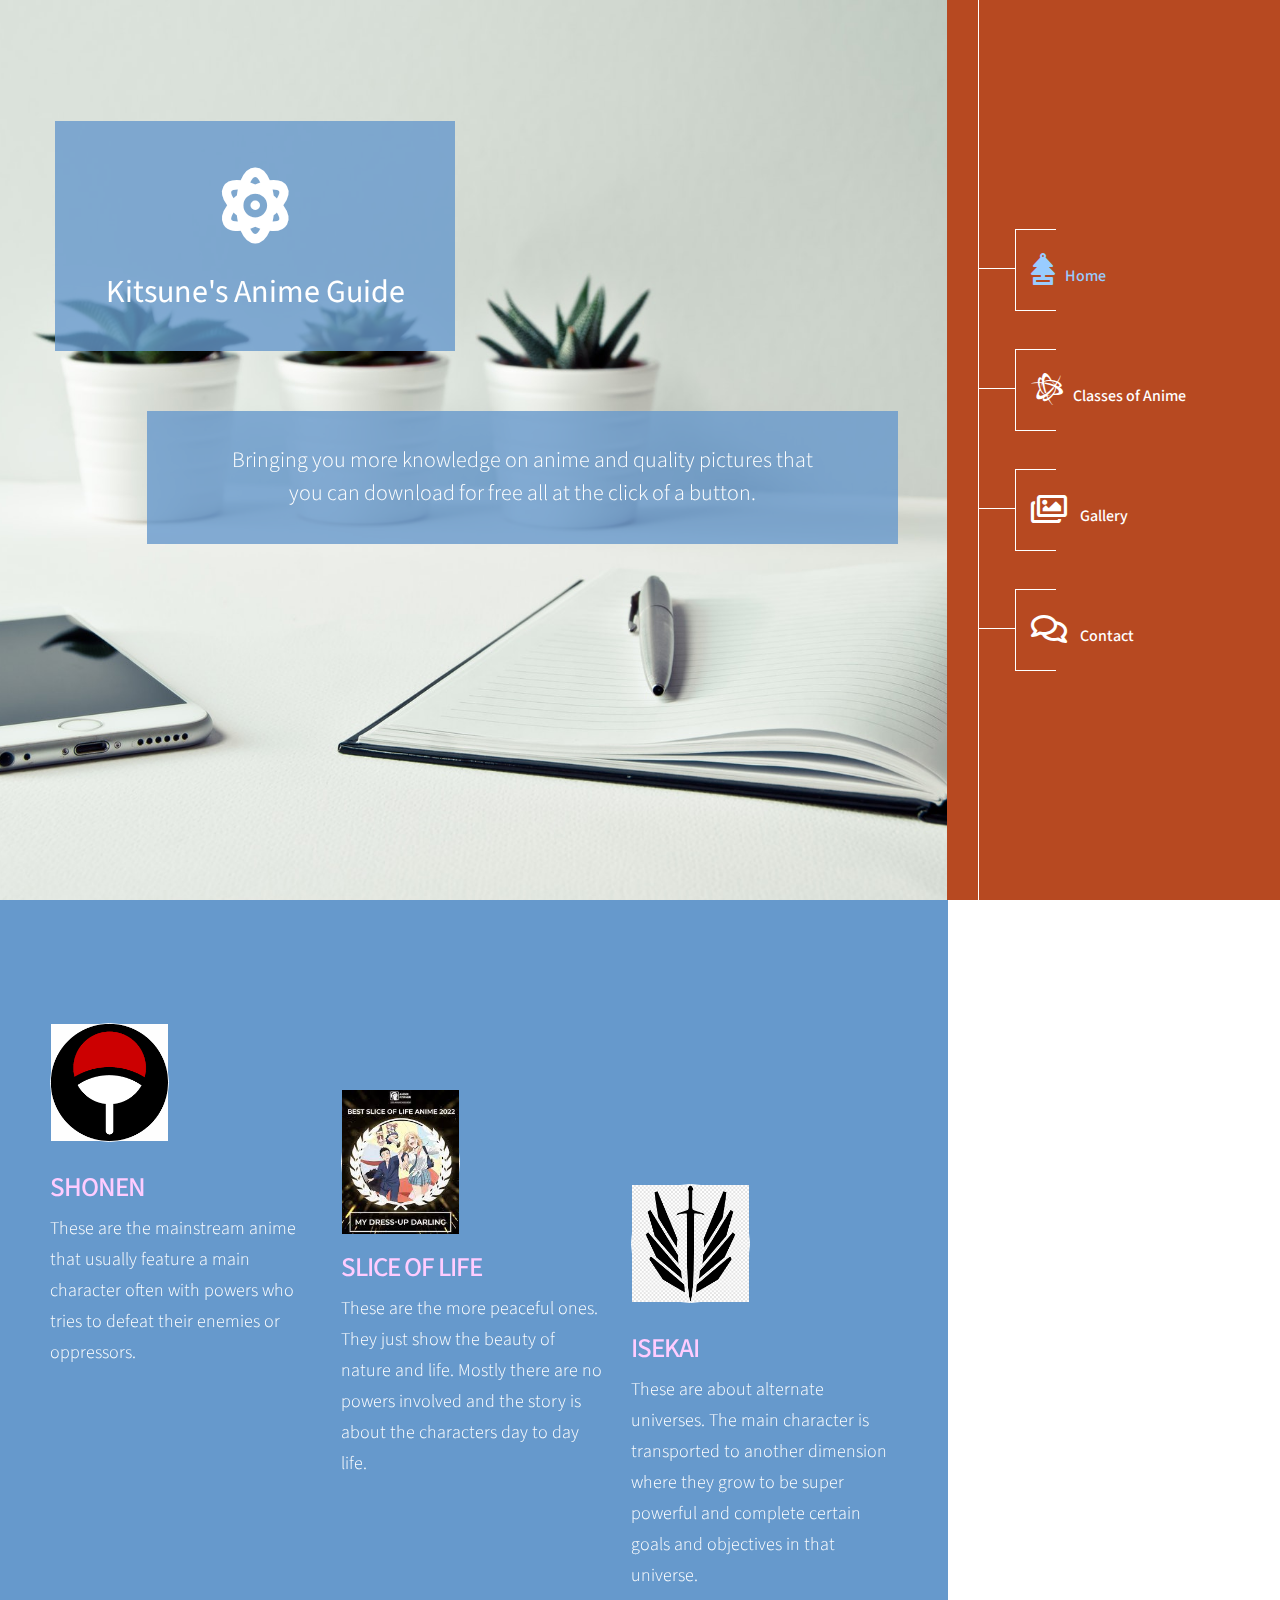
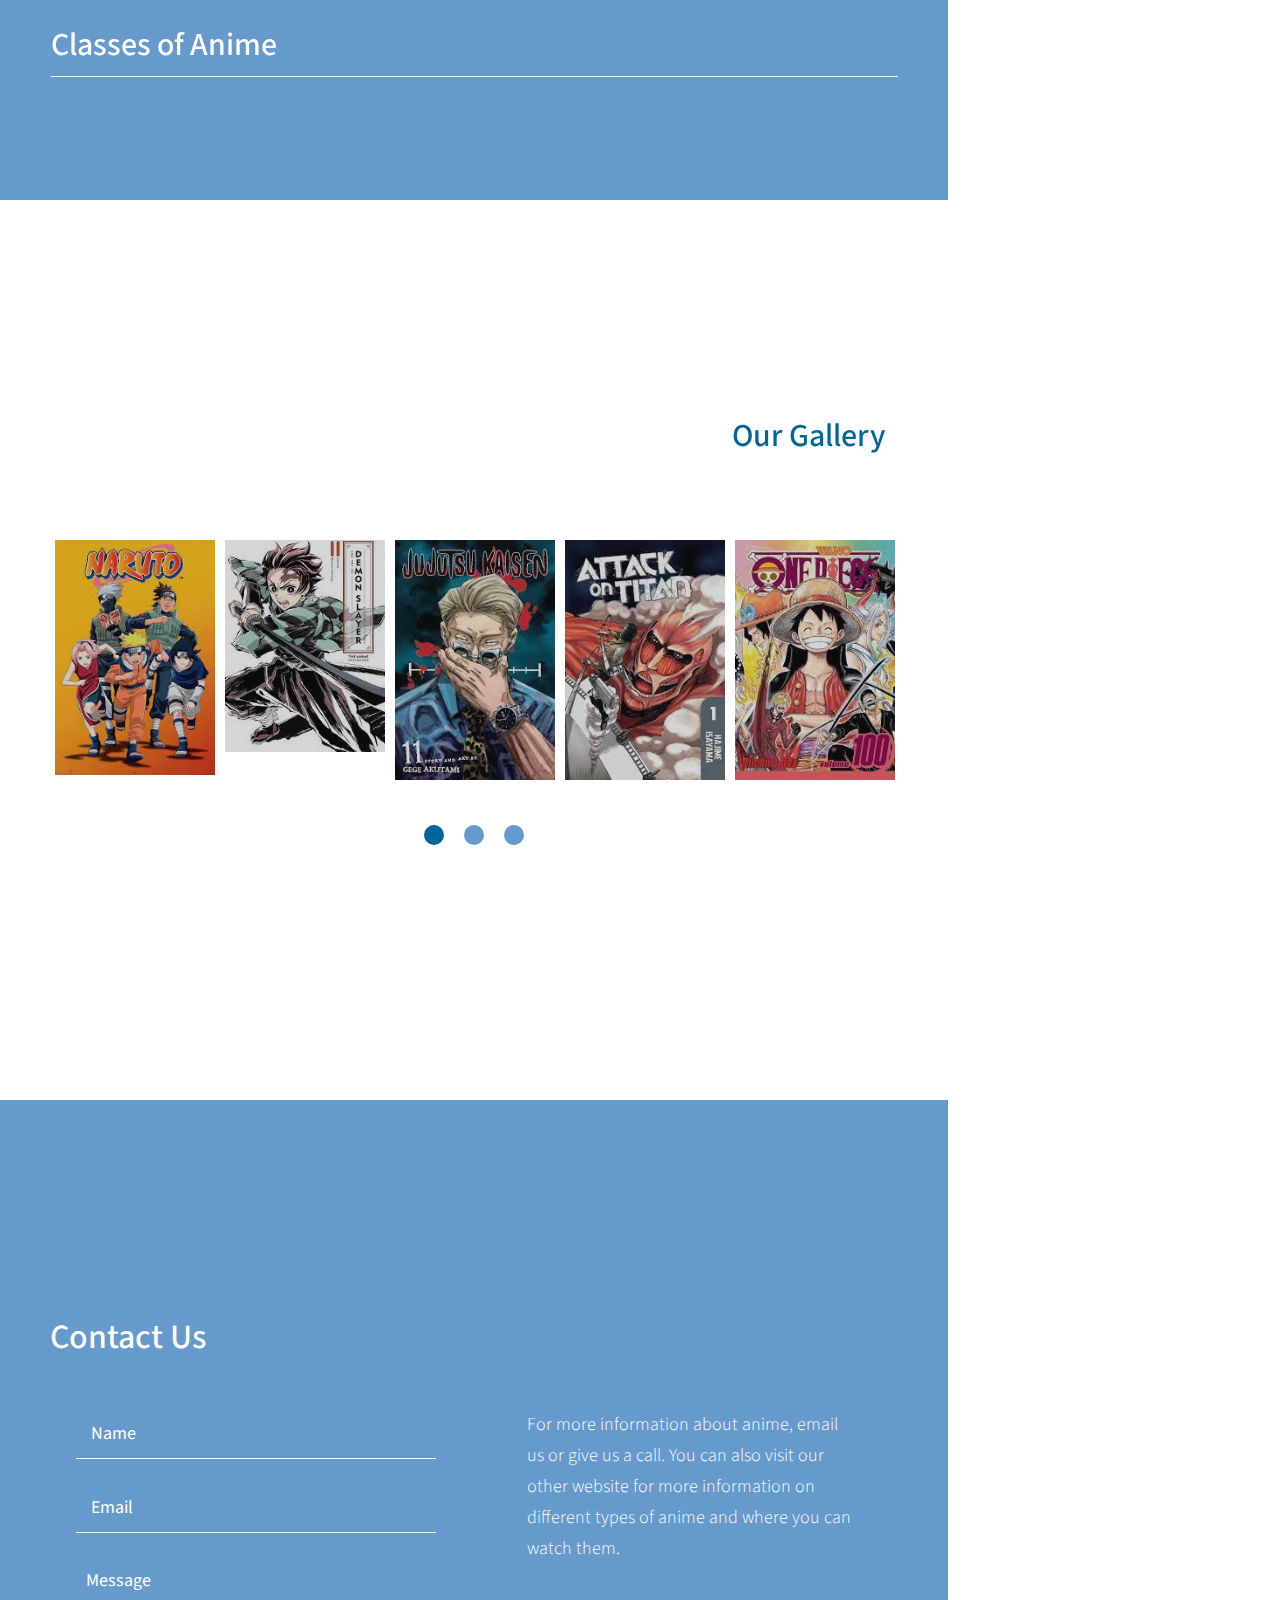
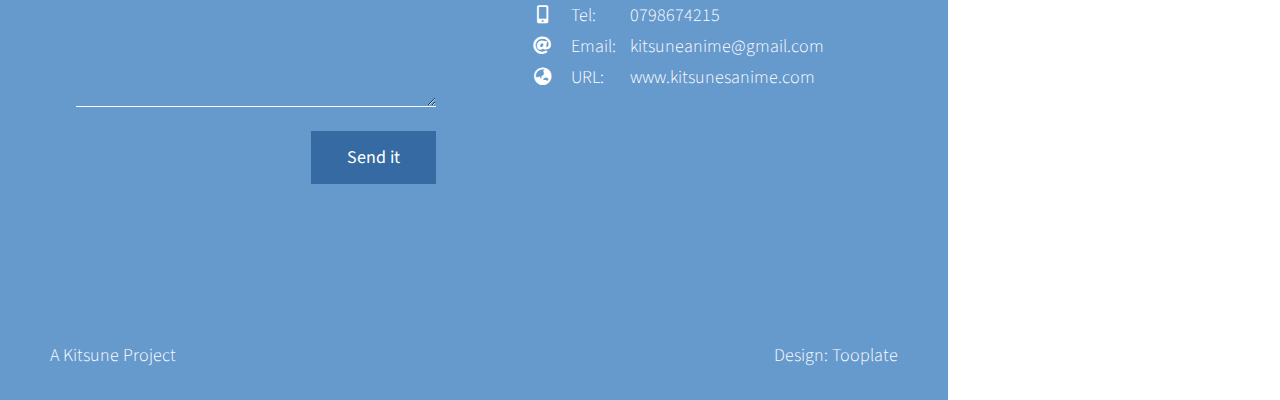
==== commit 4d55e862: "changed files" ====
--- a/index.html
+++ b/index.html
@@ -65,7 +65,7 @@
                     <div class="row">
                         <div class="item col-md-4">
                             <div class="tm-work-item-inner">
-                                <div class="icn"><i class="fas fa-2x fa-icons"></i></div>
+                                <div class="icn"><i><img src="img/uchiha.png" alt=""></i></div>
                                 <h3>Shonen</h3>
                                 <p>These are the mainstream anime that usually feature a main character often with powers who tries to defeat their enemies or oppressors.
                                 </p>
@@ -73,7 +73,7 @@
                         </div>
                         <div class="item col-md-4 one">
                             <div class="tm-work-item-inner">
-                                <div class="icn"><i class="fas fa-2x fa-tools"></i></div>
+                                <div class="icn"><i><img src="img/slice.jpeg" alt=""></i></div>
                                 <h3>Slice of Life</h3>
                                 <p>These are the more peaceful ones. They just show the beauty of nature and life. Mostly there are no powers involved and the story is about the characters day to day
                                 life.</p>
@@ -81,7 +81,7 @@
                         </div>
                         <div class="item col-md-4 two">
                             <div class="tm-work-item-inner">
-                                <div class="icn"><i class="fab fa-2x fa-phoenix-framework"></i></div>
+                                <div class="icn"><i><img src="img/sao.png" alt=""></i></div>
                                 <h3>Isekai</h3>
                                 <p>These are about alternate universes. The main character is transported to another dimension where they grow to be super powerful and complete
                                 certain goals and objectives in that universe.</p>
@@ -231,13 +231,13 @@
                         </div>
                         <div class="col-lg-3 col-md-12 map">
                             <!-- Map -->
-                            <div class="map-outer tm-mb-40">
-                                <div class="gmap-canvas">
-                                    <iframe width="100%" height="400" id="gmap-canvas"
-                                        src="https://maps.google.com/maps?q=Av.+L%C3%BAcio+Costa,+Rio+de+Janeiro+-+RJ,+Brazil&t=&z=13&ie=UTF8&iwloc=&output=embed"
-                                        frameborder="0" scrolling="no" marginheight="0" marginwidth="0"></iframe>
-                                </div>
-                            </div>
+<!--                            <div class="map-outer tm-mb-40">-->
+<!--                                <div class="gmap-canvas">-->
+<!--                                    <iframe width="100%" height="400" id="gmap-canvas"-->
+<!--                                        src="https://maps.google.com/maps?q=Av.+L%C3%BAcio+Costa,+Rio+de+Janeiro+-+RJ,+Brazil&t=&z=13&ie=UTF8&iwloc=&output=embed"-->
+<!--                                        frameborder="0" scrolling="no" marginheight="0" marginwidth="0"></iframe>-->
+<!--                                </div>-->
+<!--                            </div>-->
                         </div>
                     </div>                
                 </div>
--- a/css/tooplate-simply-amazed.css
+++ b/css/tooplate-simply-amazed.css
@@ -157,7 +157,7 @@
   right: 0;
   width: 26%;
   height: 100%;
-  background-color: #356ba2;
+  background-color: #b74921;
   overflow-y: auto;
   z-index: 1;
   display: -webkit-box;
